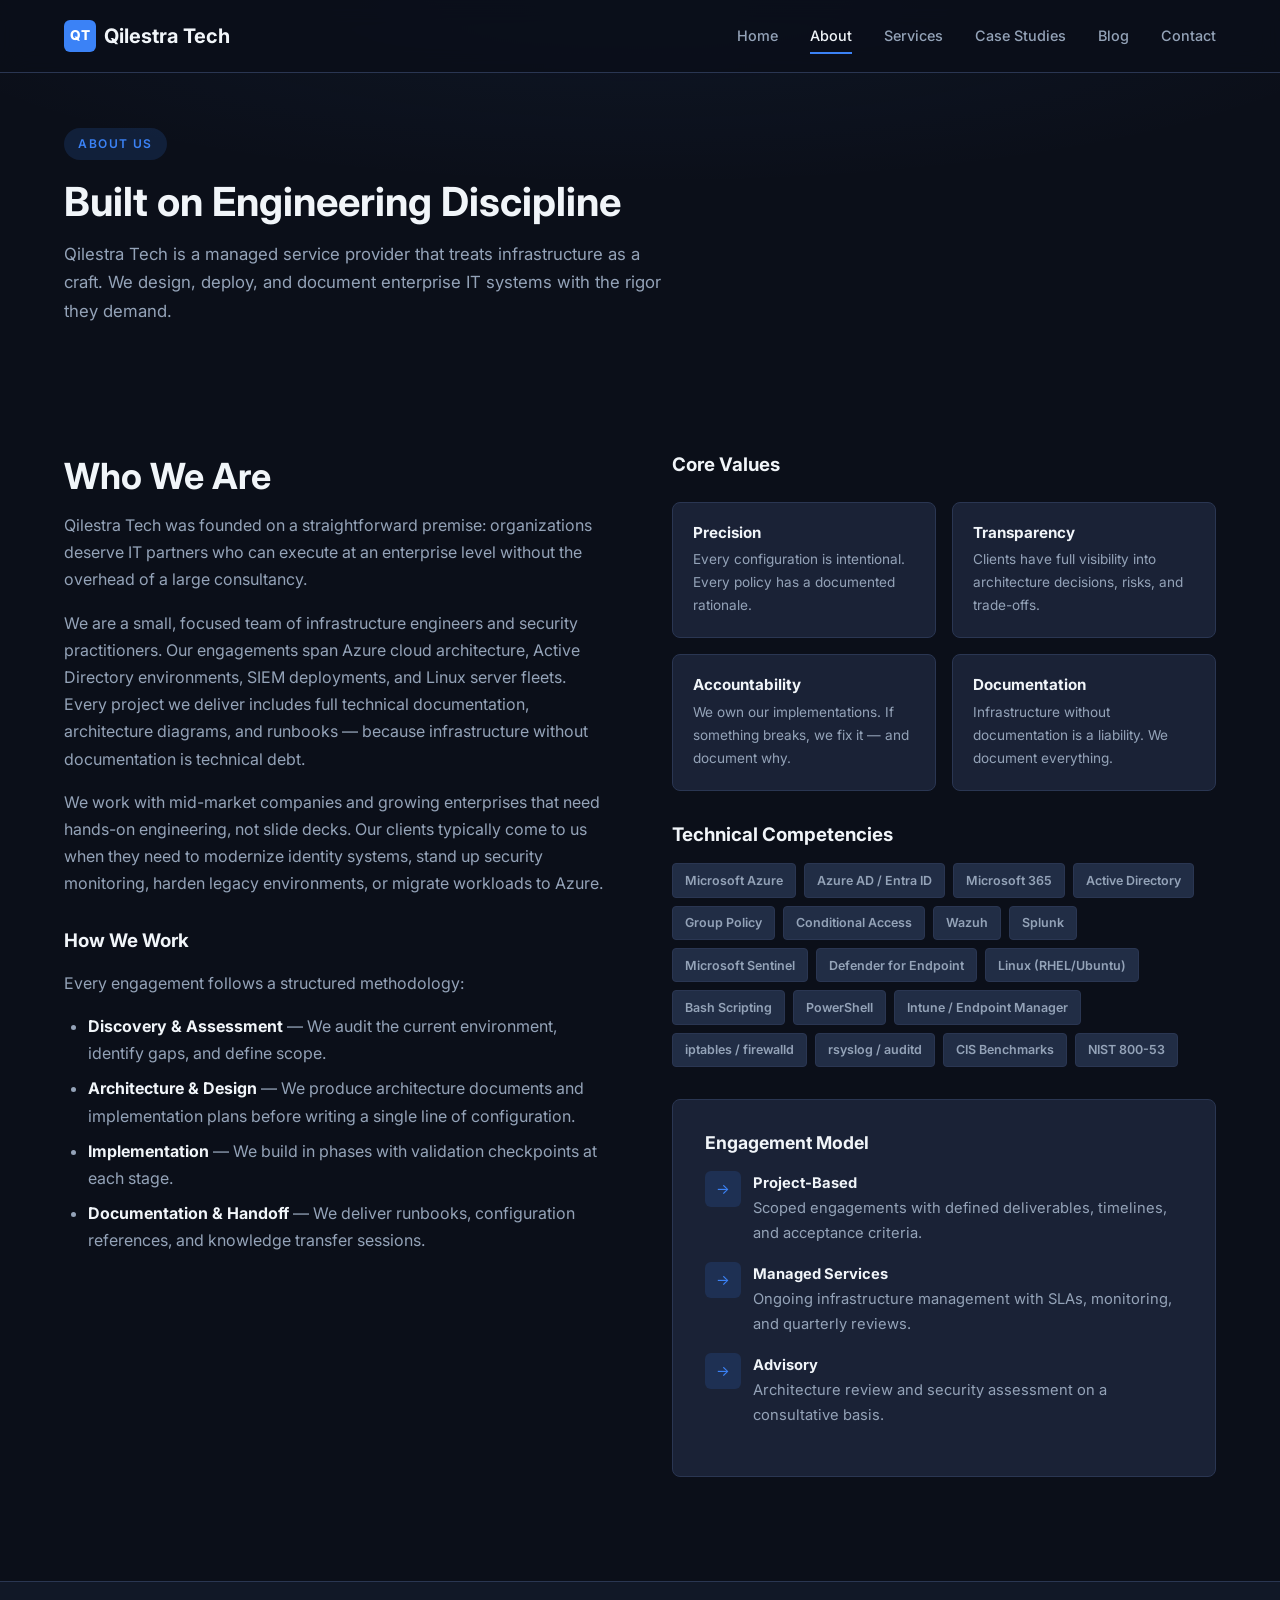
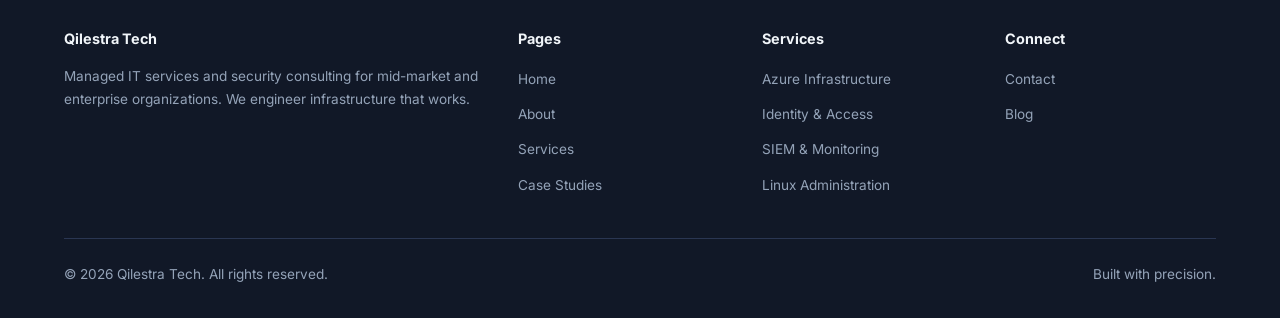
==== about.html @ faa848e4 "Add files via upload" ====
<!DOCTYPE html>
<html lang="en">
<head>
  <meta charset="UTF-8">
  <meta name="viewport" content="width=device-width, initial-scale=1.0">
  <title>About — Qilestra Tech</title>
  <meta name="description" content="Learn about Qilestra Tech — a managed service provider delivering Azure infrastructure, identity management, and security operations.">
  <link rel="preconnect" href="https://fonts.googleapis.com">
  <link href="https://fonts.googleapis.com/css2?family=Inter:wght@400;500;600;700;800&family=JetBrains+Mono:wght@400;500&display=swap" rel="stylesheet">
  <link rel="stylesheet" href="styles.css">
</head>
<body>

  <!-- ===================== NAVIGATION ===================== -->
  <nav class="navbar">
    <div class="container">
      <a href="index.html" class="nav-logo">
        <span class="logo-icon">QT</span>
        Qilestra Tech
      </a>
      <div class="nav-links">
        <a href="index.html">Home</a>
        <a href="about.html">About</a>
        <a href="services.html">Services</a>
        <a href="case-studies.html">Case Studies</a>
        <a href="blog.html">Blog</a>
        <a href="contact.html">Contact</a>
      </div>
      <button class="nav-toggle" aria-label="Toggle navigation" aria-expanded="false">
        <span></span><span></span><span></span>
      </button>
    </div>
  </nav>

  <!-- ===================== PAGE HERO ===================== -->
  <section class="page-hero">
    <div class="container">
      <span class="section-label">About Us</span>
      <h1>Built on Engineering Discipline</h1>
      <p>Qilestra Tech is a managed service provider that treats infrastructure as a craft. We design, deploy, and document enterprise IT systems with the rigor they demand.</p>
    </div>
  </section>

  <!-- ===================== ABOUT CONTENT ===================== -->
  <section class="section">
    <div class="container">
      <div class="about-content">
        <div>
          <h2 class="section-title">Who We Are</h2>
          <p>Qilestra Tech was founded on a straightforward premise: organizations deserve IT partners who can execute at an enterprise level without the overhead of a large consultancy.</p>
          <p>We are a small, focused team of infrastructure engineers and security practitioners. Our engagements span Azure cloud architecture, Active Directory environments, SIEM deployments, and Linux server fleets. Every project we deliver includes full technical documentation, architecture diagrams, and runbooks — because infrastructure without documentation is technical debt.</p>
          <p>We work with mid-market companies and growing enterprises that need hands-on engineering, not slide decks. Our clients typically come to us when they need to modernize identity systems, stand up security monitoring, harden legacy environments, or migrate workloads to Azure.</p>

          <h3 style="margin-top: 2rem; margin-bottom: 1rem;">How We Work</h3>
          <p>Every engagement follows a structured methodology:</p>
          <ul style="list-style: disc; margin-left: 1.5rem; color: var(--color-text-muted);">
            <li style="margin-bottom: .5rem;"><strong style="color: var(--color-heading);">Discovery &amp; Assessment</strong> — We audit the current environment, identify gaps, and define scope.</li>
            <li style="margin-bottom: .5rem;"><strong style="color: var(--color-heading);">Architecture &amp; Design</strong> — We produce architecture documents and implementation plans before writing a single line of configuration.</li>
            <li style="margin-bottom: .5rem;"><strong style="color: var(--color-heading);">Implementation</strong> — We build in phases with validation checkpoints at each stage.</li>
            <li style="margin-bottom: .5rem;"><strong style="color: var(--color-heading);">Documentation &amp; Handoff</strong> — We deliver runbooks, configuration references, and knowledge transfer sessions.</li>
          </ul>
        </div>

        <div>
          <h3 style="margin-bottom: 1rem;">Core Values</h3>
          <div class="about-values">
            <div class="value-item">
              <h4>Precision</h4>
              <p>Every configuration is intentional. Every policy has a documented rationale.</p>
            </div>
            <div class="value-item">
              <h4>Transparency</h4>
              <p>Clients have full visibility into architecture decisions, risks, and trade-offs.</p>
            </div>
            <div class="value-item">
              <h4>Accountability</h4>
              <p>We own our implementations. If something breaks, we fix it — and document why.</p>
            </div>
            <div class="value-item">
              <h4>Documentation</h4>
              <p>Infrastructure without documentation is a liability. We document everything.</p>
            </div>
          </div>

          <h3 style="margin-top: 2rem; margin-bottom: 1rem;">Technical Competencies</h3>
          <div class="certifications">
            <span class="cert-badge">Microsoft Azure</span>
            <span class="cert-badge">Azure AD / Entra ID</span>
            <span class="cert-badge">Microsoft 365</span>
            <span class="cert-badge">Active Directory</span>
            <span class="cert-badge">Group Policy</span>
            <span class="cert-badge">Conditional Access</span>
            <span class="cert-badge">Wazuh</span>
            <span class="cert-badge">Splunk</span>
            <span class="cert-badge">Microsoft Sentinel</span>
            <span class="cert-badge">Defender for Endpoint</span>
            <span class="cert-badge">Linux (RHEL/Ubuntu)</span>
            <span class="cert-badge">Bash Scripting</span>
            <span class="cert-badge">PowerShell</span>
            <span class="cert-badge">Intune / Endpoint Manager</span>
            <span class="cert-badge">iptables / firewalld</span>
            <span class="cert-badge">rsyslog / auditd</span>
            <span class="cert-badge">CIS Benchmarks</span>
            <span class="cert-badge">NIST 800-53</span>
          </div>

          <div class="contact-info-card" style="margin-top: 2rem;">
            <h3>Engagement Model</h3>
            <div class="info-row">
              <div class="info-icon">&#8594;</div>
              <div>
                <strong style="color: var(--color-heading);">Project-Based</strong><br>
                Scoped engagements with defined deliverables, timelines, and acceptance criteria.
              </div>
            </div>
            <div class="info-row">
              <div class="info-icon">&#8594;</div>
              <div>
                <strong style="color: var(--color-heading);">Managed Services</strong><br>
                Ongoing infrastructure management with SLAs, monitoring, and quarterly reviews.
              </div>
            </div>
            <div class="info-row">
              <div class="info-icon">&#8594;</div>
              <div>
                <strong style="color: var(--color-heading);">Advisory</strong><br>
                Architecture review and security assessment on a consultative basis.
              </div>
            </div>
          </div>
        </div>
      </div>
    </div>
  </section>

  <!-- ===================== FOOTER ===================== -->
  <footer class="footer">
    <div class="container">
      <div class="footer-grid">
        <div>
          <h4>Qilestra Tech</h4>
          <p>Managed IT services and security consulting for mid-market and enterprise organizations. We engineer infrastructure that works.</p>
        </div>
        <div>
          <h4>Pages</h4>
          <ul>
            <li><a href="index.html">Home</a></li>
            <li><a href="about.html">About</a></li>
            <li><a href="services.html">Services</a></li>
            <li><a href="case-studies.html">Case Studies</a></li>
          </ul>
        </div>
        <div>
          <h4>Services</h4>
          <ul>
            <li><a href="services.html">Azure Infrastructure</a></li>
            <li><a href="services.html">Identity &amp; Access</a></li>
            <li><a href="services.html">SIEM &amp; Monitoring</a></li>
            <li><a href="services.html">Linux Administration</a></li>
          </ul>
        </div>
        <div>
          <h4>Connect</h4>
          <ul>
            <li><a href="contact.html">Contact</a></li>
            <li><a href="blog.html">Blog</a></li>
          </ul>
        </div>
      </div>
      <div class="footer-bottom">
        <p>&copy; 2026 Qilestra Tech. All rights reserved.</p>
        <p>Built with precision.</p>
      </div>
    </div>
  </footer>

  <script src="script.js"></script>
</body>
</html>
---- styles.css ----
/* ============================================================
   Qilestra Tech — Global Stylesheet
   Dark professional theme for a managed service provider site.
   ============================================================ */

/* ---------- CSS Custom Properties ---------- */
:root {
  --color-bg:          #0b0f19;
  --color-bg-alt:      #111827;
  --color-surface:     #1a2236;
  --color-surface-alt: #212d45;
  --color-border:      #2a3652;
  --color-accent:      #3b82f6;
  --color-accent-hover:#2563eb;
  --color-accent-glow: rgba(59,130,246,.15);
  --color-text:        #e2e8f0;
  --color-text-muted:  #94a3b8;
  --color-heading:     #f1f5f9;
  --color-success:     #22c55e;
  --color-warning:     #f59e0b;
  --color-danger:      #ef4444;
  --font-sans:         'Inter', system-ui, -apple-system, sans-serif;
  --font-mono:         'JetBrains Mono', 'Fira Code', monospace;
  --max-width:         1200px;
  --radius:            8px;
  --transition:        .25s ease;
}

/* ---------- Reset & Base ---------- */
*, *::before, *::after { box-sizing: border-box; margin: 0; padding: 0; }

html {
  scroll-behavior: smooth;
  font-size: 16px;
}

body {
  font-family: var(--font-sans);
  background: var(--color-bg);
  color: var(--color-text);
  line-height: 1.7;
  -webkit-font-smoothing: antialiased;
}

a {
  color: var(--color-accent);
  text-decoration: none;
  transition: color var(--transition);
}
a:hover { color: var(--color-accent-hover); }

img { max-width: 100%; display: block; }

ul, ol { list-style: none; }

h1, h2, h3, h4, h5, h6 {
  color: var(--color-heading);
  line-height: 1.3;
  font-weight: 700;
}

/* ---------- Utility ---------- */
.container {
  width: 90%;
  max-width: var(--max-width);
  margin: 0 auto;
}

.section {
  padding: 5rem 0;
}

.section-label {
  display: inline-block;
  font-size: .75rem;
  font-weight: 600;
  text-transform: uppercase;
  letter-spacing: .12em;
  color: var(--color-accent);
  background: var(--color-accent-glow);
  padding: .35rem .9rem;
  border-radius: 999px;
  margin-bottom: 1rem;
}

.section-title {
  font-size: 2.25rem;
  margin-bottom: .75rem;
}

.section-subtitle {
  color: var(--color-text-muted);
  font-size: 1.1rem;
  max-width: 640px;
}

.btn {
  display: inline-flex;
  align-items: center;
  gap: .5rem;
  padding: .75rem 1.6rem;
  border: none;
  border-radius: var(--radius);
  font-size: .95rem;
  font-weight: 600;
  cursor: pointer;
  transition: background var(--transition), transform var(--transition);
}
.btn:hover { transform: translateY(-1px); }

.btn-primary {
  background: var(--color-accent);
  color: #fff;
}
.btn-primary:hover {
  background: var(--color-accent-hover);
  color: #fff;
}

.btn-outline {
  background: transparent;
  color: var(--color-accent);
  border: 1.5px solid var(--color-accent);
}
.btn-outline:hover {
  background: var(--color-accent-glow);
}

/* ---------- Navigation ---------- */
.navbar {
  position: fixed;
  top: 0; left: 0; right: 0;
  z-index: 1000;
  background: rgba(11,15,25,.85);
  backdrop-filter: blur(12px);
  border-bottom: 1px solid var(--color-border);
  transition: background var(--transition);
}

.navbar .container {
  display: flex;
  align-items: center;
  justify-content: space-between;
  height: 72px;
}

.nav-logo {
  font-size: 1.25rem;
  font-weight: 700;
  color: var(--color-heading);
  display: flex;
  align-items: center;
  gap: .5rem;
}

.nav-logo .logo-icon {
  width: 32px;
  height: 32px;
  background: var(--color-accent);
  border-radius: 6px;
  display: flex;
  align-items: center;
  justify-content: center;
  font-weight: 800;
  font-size: .85rem;
  color: #fff;
}

.nav-links {
  display: flex;
  gap: 2rem;
}

.nav-links a {
  color: var(--color-text-muted);
  font-size: .9rem;
  font-weight: 500;
  position: relative;
  padding: .25rem 0;
}
.nav-links a::after {
  content: '';
  position: absolute;
  bottom: -2px; left: 0;
  width: 0; height: 2px;
  background: var(--color-accent);
  transition: width var(--transition);
}
.nav-links a:hover,
.nav-links a.active {
  color: var(--color-heading);
}
.nav-links a:hover::after,
.nav-links a.active::after {
  width: 100%;
}

/* Mobile hamburger */
.nav-toggle {
  display: none;
  flex-direction: column;
  gap: 5px;
  background: none;
  border: none;
  cursor: pointer;
  padding: .25rem;
}
.nav-toggle span {
  width: 24px;
  height: 2px;
  background: var(--color-text);
  border-radius: 2px;
  transition: var(--transition);
}

/* ---------- Hero ---------- */
.hero {
  min-height: 100vh;
  display: flex;
  align-items: center;
  padding-top: 72px;
  background:
    radial-gradient(ellipse 80% 60% at 50% 0%, rgba(59,130,246,.08), transparent),
    var(--color-bg);
}

.hero-content {
  max-width: 720px;
}

.hero-content h1 {
  font-size: 3.25rem;
  margin-bottom: 1.25rem;
  line-height: 1.15;
}

.hero-content h1 .accent {
  color: var(--color-accent);
}

.hero-content p {
  font-size: 1.15rem;
  color: var(--color-text-muted);
  margin-bottom: 2rem;
  max-width: 560px;
}

.hero-actions {
  display: flex;
  gap: 1rem;
  flex-wrap: wrap;
}

.hero-stats {
  display: flex;
  gap: 3rem;
  margin-top: 4rem;
  padding-top: 2rem;
  border-top: 1px solid var(--color-border);
}

.hero-stats .stat h3 {
  font-size: 2rem;
  color: var(--color-accent);
}

.hero-stats .stat p {
  font-size: .85rem;
  color: var(--color-text-muted);
  margin-bottom: 0;
}

/* ---------- Cards ---------- */
.card {
  background: var(--color-surface);
  border: 1px solid var(--color-border);
  border-radius: var(--radius);
  padding: 2rem;
  transition: border-color var(--transition), transform var(--transition);
}
.card:hover {
  border-color: var(--color-accent);
  transform: translateY(-3px);
}

.card-grid {
  display: grid;
  grid-template-columns: repeat(auto-fill, minmax(320px, 1fr));
  gap: 1.5rem;
}

.card-icon {
  width: 48px;
  height: 48px;
  background: var(--color-accent-glow);
  border-radius: var(--radius);
  display: flex;
  align-items: center;
  justify-content: center;
  font-size: 1.35rem;
  margin-bottom: 1.25rem;
  color: var(--color-accent);
}

.card h3 {
  font-size: 1.15rem;
  margin-bottom: .5rem;
}

.card p {
  color: var(--color-text-muted);
  font-size: .95rem;
}

/* ---------- Case Study Cards ---------- */
.cs-card {
  background: var(--color-surface);
  border: 1px solid var(--color-border);
  border-radius: var(--radius);
  overflow: hidden;
  transition: border-color var(--transition), transform var(--transition);
}
.cs-card:hover {
  border-color: var(--color-accent);
  transform: translateY(-3px);
}

.cs-card-header {
  padding: 1.75rem 2rem 0;
}

.cs-card-tag {
  display: inline-block;
  font-size: .7rem;
  font-weight: 600;
  text-transform: uppercase;
  letter-spacing: .1em;
  padding: .25rem .65rem;
  border-radius: 4px;
  margin-bottom: .75rem;
}
.cs-card-tag.identity   { background: rgba(99,102,241,.15); color: #818cf8; }
.cs-card-tag.security   { background: rgba(239,68,68,.12);  color: #f87171; }
.cs-card-tag.infra      { background: rgba(34,197,94,.12);  color: #4ade80; }
.cs-card-tag.linux      { background: rgba(245,158,11,.12); color: #fbbf24; }

.cs-card-body {
  padding: 0 2rem 2rem;
}

.cs-card h3 {
  font-size: 1.2rem;
  margin-bottom: .5rem;
}

.cs-card p {
  font-size: .9rem;
  color: var(--color-text-muted);
  margin-bottom: 1rem;
}

.cs-card .tools {
  display: flex;
  flex-wrap: wrap;
  gap: .4rem;
  margin-bottom: 1.25rem;
}

.tool-badge {
  font-size: .72rem;
  padding: .2rem .55rem;
  background: var(--color-surface-alt);
  border: 1px solid var(--color-border);
  border-radius: 4px;
  color: var(--color-text-muted);
  font-family: var(--font-mono);
}

.cs-card .read-more {
  font-size: .9rem;
  font-weight: 600;
}

/* ---------- Case Study Detail ---------- */
.cs-detail-hero {
  padding: 8rem 0 3rem;
  background:
    radial-gradient(ellipse 60% 50% at 50% 0%, rgba(59,130,246,.06), transparent),
    var(--color-bg);
}

.cs-detail-hero h1 {
  font-size: 2.5rem;
  margin-bottom: 1rem;
}

.cs-meta {
  display: flex;
  flex-wrap: wrap;
  gap: 1.5rem;
  color: var(--color-text-muted);
  font-size: .9rem;
  margin-bottom: 1.5rem;
}

.cs-meta span {
  display: flex;
  align-items: center;
  gap: .4rem;
}

.cs-body {
  max-width: 820px;
  margin: 0 auto;
  padding: 3rem 0 5rem;
}

.cs-body h2 {
  font-size: 1.5rem;
  margin: 2.5rem 0 1rem;
  padding-bottom: .5rem;
  border-bottom: 1px solid var(--color-border);
}

.cs-body h3 {
  font-size: 1.15rem;
  margin: 1.75rem 0 .75rem;
}

.cs-body p {
  margin-bottom: 1rem;
  color: var(--color-text);
}

.cs-body ul, .cs-body ol {
  margin: .75rem 0 1.25rem 1.5rem;
}
.cs-body ul { list-style: disc; }
.cs-body ol { list-style: decimal; }
.cs-body li {
  margin-bottom: .4rem;
  color: var(--color-text);
}

.cs-body code {
  font-family: var(--font-mono);
  font-size: .85em;
  background: var(--color-surface-alt);
  padding: .15em .4em;
  border-radius: 4px;
}

.cs-body pre {
  background: var(--color-surface);
  border: 1px solid var(--color-border);
  border-radius: var(--radius);
  padding: 1.25rem 1.5rem;
  overflow-x: auto;
  margin: 1rem 0 1.5rem;
  font-size: .85rem;
  line-height: 1.6;
}
.cs-body pre code {
  background: none;
  padding: 0;
}

.cs-tools-grid {
  display: flex;
  flex-wrap: wrap;
  gap: .5rem;
  margin: 1rem 0 1.5rem;
}

.cs-tool {
  font-family: var(--font-mono);
  font-size: .8rem;
  padding: .35rem .75rem;
  background: var(--color-accent-glow);
  border: 1px solid rgba(59,130,246,.25);
  border-radius: 4px;
  color: var(--color-accent);
}

.outcome-grid {
  display: grid;
  grid-template-columns: repeat(auto-fill, minmax(200px, 1fr));
  gap: 1rem;
  margin: 1rem 0 1.5rem;
}

.outcome-card {
  background: var(--color-surface);
  border: 1px solid var(--color-border);
  border-radius: var(--radius);
  padding: 1.25rem;
  text-align: center;
}

.outcome-card .metric {
  font-size: 1.75rem;
  font-weight: 700;
  color: var(--color-accent);
}

.outcome-card .label {
  font-size: .8rem;
  color: var(--color-text-muted);
  margin-top: .25rem;
}

/* ---------- Services Grid ---------- */
.services-grid {
  display: grid;
  grid-template-columns: repeat(auto-fill, minmax(340px, 1fr));
  gap: 1.5rem;
}

.service-card {
  background: var(--color-surface);
  border: 1px solid var(--color-border);
  border-radius: var(--radius);
  padding: 2.25rem;
  transition: border-color var(--transition), transform var(--transition);
}
.service-card:hover {
  border-color: var(--color-accent);
  transform: translateY(-3px);
}

.service-card .icon {
  font-size: 2rem;
  margin-bottom: 1rem;
}

.service-card h3 {
  font-size: 1.2rem;
  margin-bottom: .75rem;
}

.service-card p {
  color: var(--color-text-muted);
  font-size: .92rem;
  margin-bottom: 1rem;
}

.service-card ul {
  list-style: none;
}

.service-card li {
  font-size: .88rem;
  color: var(--color-text-muted);
  padding: .3rem 0;
  padding-left: 1.25rem;
  position: relative;
}
.service-card li::before {
  content: '→';
  position: absolute;
  left: 0;
  color: var(--color-accent);
}

/* ---------- Blog Cards ---------- */
.blog-card {
  background: var(--color-surface);
  border: 1px solid var(--color-border);
  border-radius: var(--radius);
  padding: 2rem;
  transition: border-color var(--transition), transform var(--transition);
}
.blog-card:hover {
  border-color: var(--color-accent);
  transform: translateY(-3px);
}

.blog-card .meta {
  font-size: .8rem;
  color: var(--color-text-muted);
  margin-bottom: .75rem;
  display: flex;
  gap: 1rem;
}

.blog-card h3 {
  font-size: 1.15rem;
  margin-bottom: .5rem;
}

.blog-card p {
  font-size: .92rem;
  color: var(--color-text-muted);
  margin-bottom: 1rem;
}

.blog-card .tags {
  display: flex;
  flex-wrap: wrap;
  gap: .4rem;
}

/* ---------- About Page ---------- */
.about-hero {
  padding: 8rem 0 3rem;
  background:
    radial-gradient(ellipse 60% 50% at 50% 0%, rgba(59,130,246,.06), transparent),
    var(--color-bg);
}

.about-content {
  display: grid;
  grid-template-columns: 1fr 1fr;
  gap: 4rem;
  align-items: start;
}

.about-content p {
  color: var(--color-text-muted);
  margin-bottom: 1rem;
}

.about-values {
  display: grid;
  grid-template-columns: 1fr 1fr;
  gap: 1rem;
  margin-top: 1.5rem;
}

.value-item {
  background: var(--color-surface);
  border: 1px solid var(--color-border);
  border-radius: var(--radius);
  padding: 1.25rem;
}

.value-item h4 {
  font-size: .95rem;
  margin-bottom: .35rem;
}

.value-item p {
  font-size: .85rem;
  margin-bottom: 0;
}

.certifications {
  display: flex;
  flex-wrap: wrap;
  gap: .5rem;
  margin-top: 1rem;
}

.cert-badge {
  font-size: .78rem;
  font-weight: 600;
  padding: .35rem .75rem;
  background: var(--color-surface-alt);
  border: 1px solid var(--color-border);
  border-radius: 4px;
  color: var(--color-text-muted);
}

/* ---------- Contact Form ---------- */
.contact-grid {
  display: grid;
  grid-template-columns: 1fr 1fr;
  gap: 3rem;
}

.form-group {
  margin-bottom: 1.25rem;
}

.form-group label {
  display: block;
  font-size: .85rem;
  font-weight: 600;
  color: var(--color-text-muted);
  margin-bottom: .4rem;
}

.form-group input,
.form-group textarea,
.form-group select {
  width: 100%;
  padding: .75rem 1rem;
  background: var(--color-surface);
  border: 1px solid var(--color-border);
  border-radius: var(--radius);
  color: var(--color-text);
  font-family: var(--font-sans);
  font-size: .92rem;
  transition: border-color var(--transition);
}
.form-group input:focus,
.form-group textarea:focus,
.form-group select:focus {
  outline: none;
  border-color: var(--color-accent);
}

.form-group textarea {
  resize: vertical;
  min-height: 140px;
}

.contact-info-card {
  background: var(--color-surface);
  border: 1px solid var(--color-border);
  border-radius: var(--radius);
  padding: 2rem;
  margin-bottom: 1.5rem;
}

.contact-info-card h3 {
  font-size: 1.1rem;
  margin-bottom: 1rem;
}

.contact-info-card .info-row {
  display: flex;
  align-items: flex-start;
  gap: .75rem;
  margin-bottom: 1rem;
  font-size: .92rem;
  color: var(--color-text-muted);
}

.contact-info-card .info-icon {
  width: 36px;
  height: 36px;
  min-width: 36px;
  background: var(--color-accent-glow);
  border-radius: 6px;
  display: flex;
  align-items: center;
  justify-content: center;
  color: var(--color-accent);
  font-size: .9rem;
}

/* ---------- Footer ---------- */
.footer {
  background: var(--color-bg-alt);
  border-top: 1px solid var(--color-border);
  padding: 3rem 0 2rem;
}

.footer-grid {
  display: grid;
  grid-template-columns: 2fr 1fr 1fr 1fr;
  gap: 2rem;
  margin-bottom: 2rem;
}

.footer h4 {
  font-size: .9rem;
  margin-bottom: 1rem;
  color: var(--color-heading);
}

.footer p {
  font-size: .85rem;
  color: var(--color-text-muted);
}

.footer ul li {
  margin-bottom: .5rem;
}
.footer ul a {
  font-size: .85rem;
  color: var(--color-text-muted);
}
.footer ul a:hover {
  color: var(--color-heading);
}

.footer-bottom {
  border-top: 1px solid var(--color-border);
  padding-top: 1.5rem;
  display: flex;
  justify-content: space-between;
  align-items: center;
  font-size: .8rem;
  color: var(--color-text-muted);
}

/* ---------- Page Hero (generic for inner pages) ---------- */
.page-hero {
  padding: 8rem 0 3rem;
  background:
    radial-gradient(ellipse 60% 50% at 50% 0%, rgba(59,130,246,.06), transparent),
    var(--color-bg);
}

.page-hero h1 {
  font-size: 2.5rem;
  margin-bottom: .75rem;
}

.page-hero p {
  color: var(--color-text-muted);
  font-size: 1.05rem;
  max-width: 600px;
}

/* ---------- Responsive ---------- */
@media (max-width: 768px) {
  .nav-links {
    position: fixed;
    top: 72px; right: 0; bottom: 0;
    width: 280px;
    background: var(--color-bg-alt);
    border-left: 1px solid var(--color-border);
    flex-direction: column;
    padding: 2rem;
    gap: 1.25rem;
    transform: translateX(100%);
    transition: transform var(--transition);
  }
  .nav-links.open { transform: translateX(0); }
  .nav-toggle { display: flex; }

  .hero-content h1 { font-size: 2.25rem; }
  .hero-stats { flex-wrap: wrap; gap: 1.5rem; }

  .section-title { font-size: 1.75rem; }

  .card-grid,
  .services-grid {
    grid-template-columns: 1fr;
  }

  .about-content {
    grid-template-columns: 1fr;
    gap: 2rem;
  }

  .contact-grid {
    grid-template-columns: 1fr;
  }

  .footer-grid {
    grid-template-columns: 1fr 1fr;
  }

  .cs-body { padding: 2rem 1rem 3rem; }
}

@media (max-width: 480px) {
  .hero-content h1 { font-size: 1.75rem; }
  .about-values { grid-template-columns: 1fr; }
  .footer-grid { grid-template-columns: 1fr; }
  .outcome-grid { grid-template-columns: 1fr 1fr; }
}
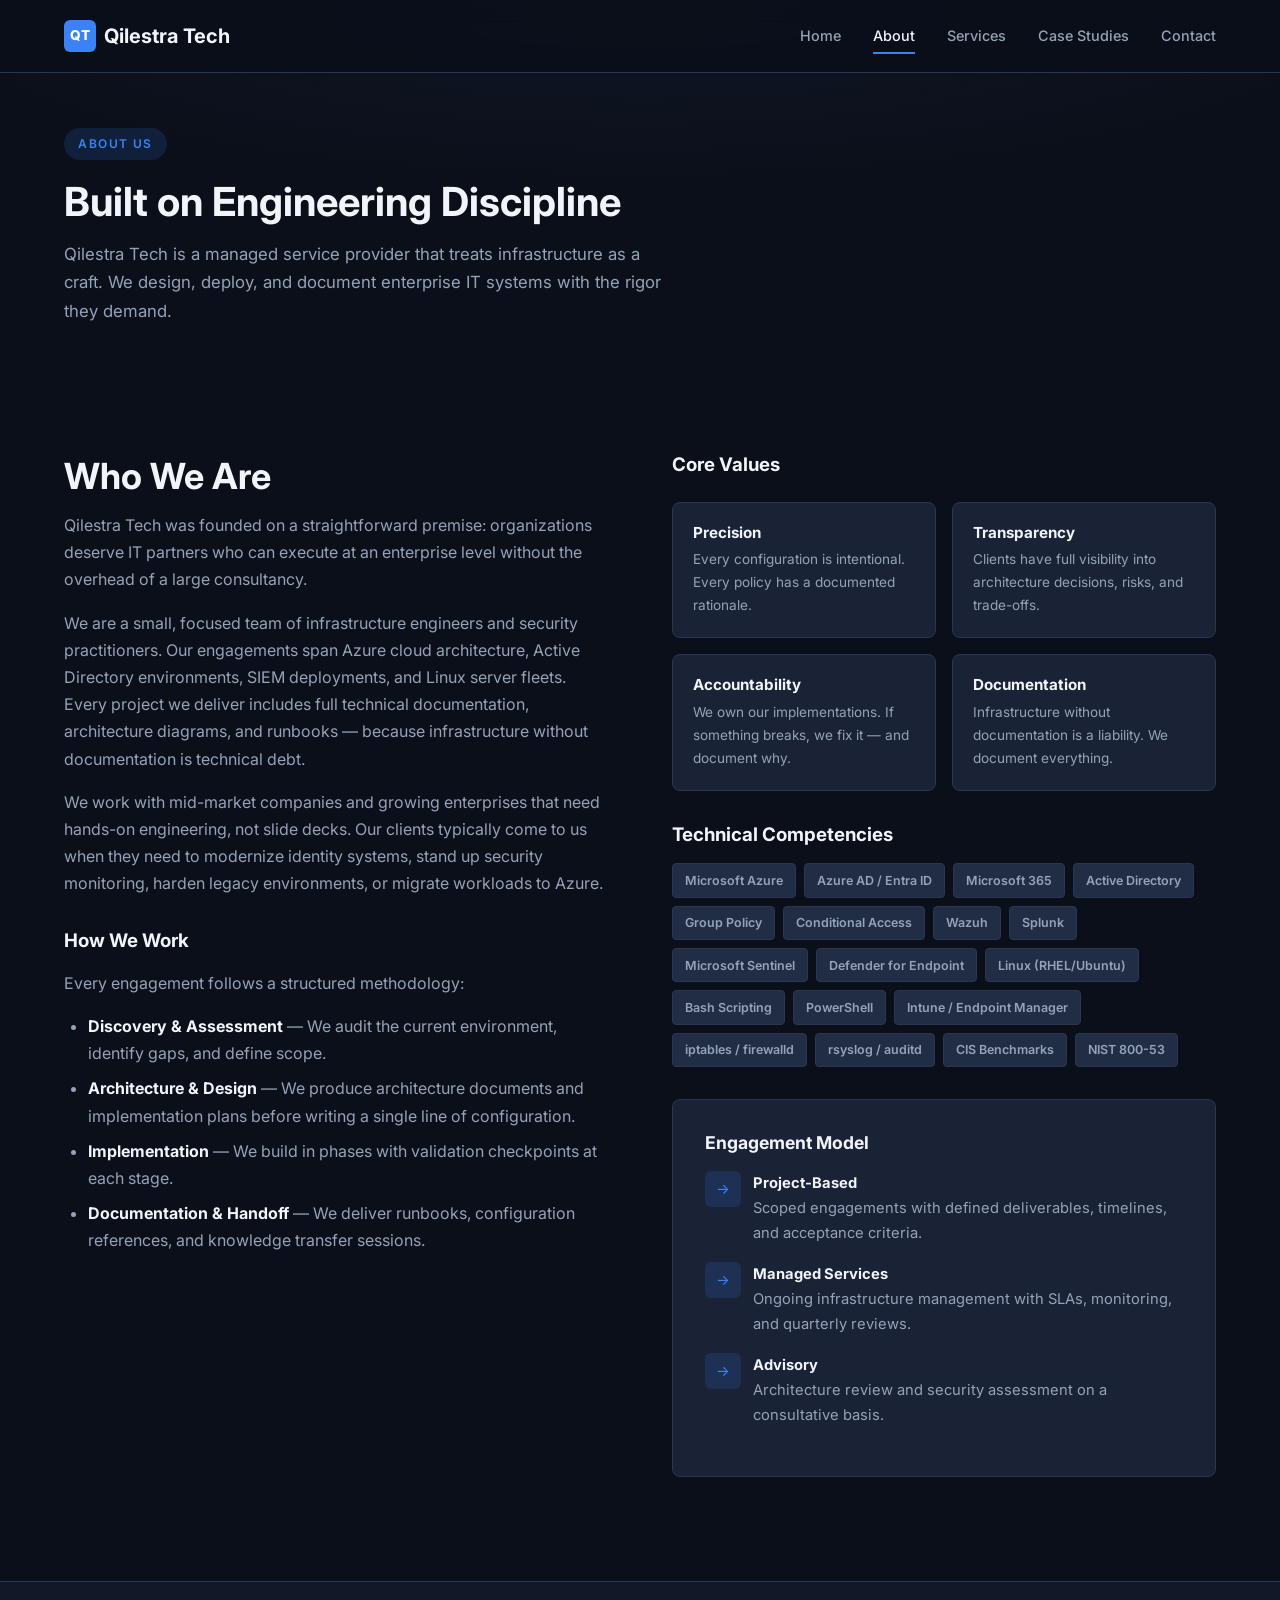
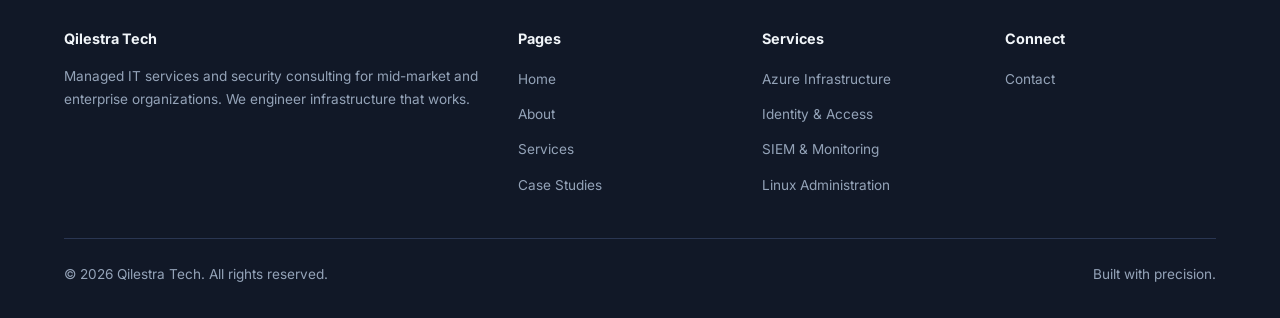
==== commit 2420b8d6: "Update site with case study, images and document updates" ====
--- a/about.html
+++ b/about.html
@@ -23,7 +23,6 @@
         <a href="about.html">About</a>
         <a href="services.html">Services</a>
         <a href="case-studies.html">Case Studies</a>
-        <a href="blog.html">Blog</a>
         <a href="contact.html">Contact</a>
       </div>
       <button class="nav-toggle" aria-label="Toggle navigation" aria-expanded="false">
@@ -163,7 +162,8 @@
           <h4>Connect</h4>
           <ul>
             <li><a href="contact.html">Contact</a></li>
-            <li><a href="blog.html">Blog</a></li>
+            <li>
+</li>
           </ul>
         </div>
       </div>
--- a/styles.css
+++ b/styles.css
@@ -854,3 +854,205 @@
   .footer-grid { grid-template-columns: 1fr; }
   .outcome-grid { grid-template-columns: 1fr 1fr; }
 }
+
+/* ===================== FULL CASE STUDY ===================== */
+.cs-full {
+  max-width: 860px;
+  margin: 0 auto;
+}
+
+.cs-full-header {
+  margin-bottom: 3rem;
+  padding-bottom: 2rem;
+  border-bottom: 1px solid var(--color-border);
+}
+
+.cs-full-header h2 {
+  font-size: 2rem;
+  font-weight: 700;
+  color: var(--color-heading);
+  margin: 1rem 0;
+  line-height: 1.3;
+}
+
+.cs-meta {
+  display: flex;
+  gap: 1.5rem;
+  flex-wrap: wrap;
+  color: var(--color-text-muted);
+  font-size: 0.9rem;
+  margin-top: 0.75rem;
+}
+
+.cs-section {
+  margin-bottom: 3rem;
+  padding-bottom: 3rem;
+  border-bottom: 1px solid var(--color-border);
+}
+
+.cs-section:last-child {
+  border-bottom: none;
+}
+
+.cs-section h3 {
+  font-size: 1.25rem;
+  font-weight: 700;
+  color: var(--color-heading);
+  margin-bottom: 1.25rem;
+}
+
+.cs-section h4 {
+  font-size: 1rem;
+  font-weight: 600;
+  color: var(--color-heading);
+  margin: 1.75rem 0 0.75rem;
+}
+
+.cs-section p {
+  color: var(--color-text-muted);
+  line-height: 1.8;
+  margin-bottom: 1rem;
+}
+
+.cs-list {
+  list-style: none;
+  padding: 0;
+  margin: 1rem 0;
+}
+
+.cs-list li {
+  color: var(--color-text-muted);
+  line-height: 1.7;
+  padding: 0.5rem 0 0.5rem 1.5rem;
+  position: relative;
+  border-bottom: 1px solid var(--color-border);
+}
+
+.cs-list li:last-child {
+  border-bottom: none;
+}
+
+.cs-list li::before {
+  content: '→';
+  position: absolute;
+  left: 0;
+  color: var(--color-accent);
+  font-family: 'JetBrains Mono', monospace;
+}
+
+.cs-list li strong {
+  color: var(--color-heading);
+}
+
+.cs-stats {
+  display: grid;
+  grid-template-columns: repeat(4, 1fr);
+  gap: 1rem;
+  margin: 2rem 0;
+}
+
+.cs-stat {
+  background: var(--color-bg-alt);
+  border: 1px solid var(--color-border);
+  border-radius: 8px;
+  padding: 1.5rem 1rem;
+  text-align: center;
+}
+
+.cs-stat h4 {
+  font-size: 1.75rem;
+  font-weight: 800;
+  color: var(--color-accent);
+  margin: 0 0 0.5rem;
+  font-family: 'JetBrains Mono', monospace;
+}
+
+.cs-stat p {
+  font-size: 0.8rem;
+  color: var(--color-text-muted);
+  margin: 0;
+  line-height: 1.4;
+}
+
+.cs-callout {
+  background: var(--color-bg-alt);
+  border-left: 3px solid var(--color-accent);
+  border-radius: 0 8px 8px 0;
+  padding: 1.25rem 1.5rem;
+  margin: 1.5rem 0;
+  color: var(--color-text-muted);
+  font-size: 0.9rem;
+  line-height: 1.7;
+}
+
+.cs-callout strong {
+  color: var(--color-heading);
+  display: block;
+  margin-bottom: 0.5rem;
+}
+
+.cs-finding {
+  background: var(--color-bg-alt);
+  border: 1px solid var(--color-border);
+  border-radius: 8px;
+  padding: 1.25rem 1.5rem;
+  margin-bottom: 1rem;
+}
+
+.cs-finding-header {
+  display: flex;
+  align-items: center;
+  gap: 0.75rem;
+  margin-bottom: 0.75rem;
+}
+
+.finding-severity {
+  font-size: 0.7rem;
+  font-weight: 700;
+  text-transform: uppercase;
+  padding: 0.2rem 0.6rem;
+  border-radius: 4px;
+  letter-spacing: 0.05em;
+}
+
+.finding-severity.high {
+  background: rgba(239, 68, 68, 0.15);
+  color: #ef4444;
+}
+
+.finding-severity.critical {
+  background: rgba(220, 38, 38, 0.2);
+  color: #dc2626;
+}
+
+.finding-id {
+  font-family: 'JetBrains Mono', monospace;
+  font-size: 0.8rem;
+  color: var(--color-text-muted);
+}
+
+.cs-finding p {
+  margin: 0;
+  font-size: 0.9rem;
+}
+
+@media (max-width: 768px) {
+  .cs-stats {
+    grid-template-columns: repeat(2, 1fr);
+  }
+
+  .cs-meta {
+    flex-direction: column;
+    gap: 0.5rem;
+  }
+
+  .cs-full-header h2 {
+    font-size: 1.5rem;
+  }
+}
+
+@media (max-width: 480px) {
+  .cs-stats {
+    grid-template-columns: 1fr 1fr;
+  }
+}
